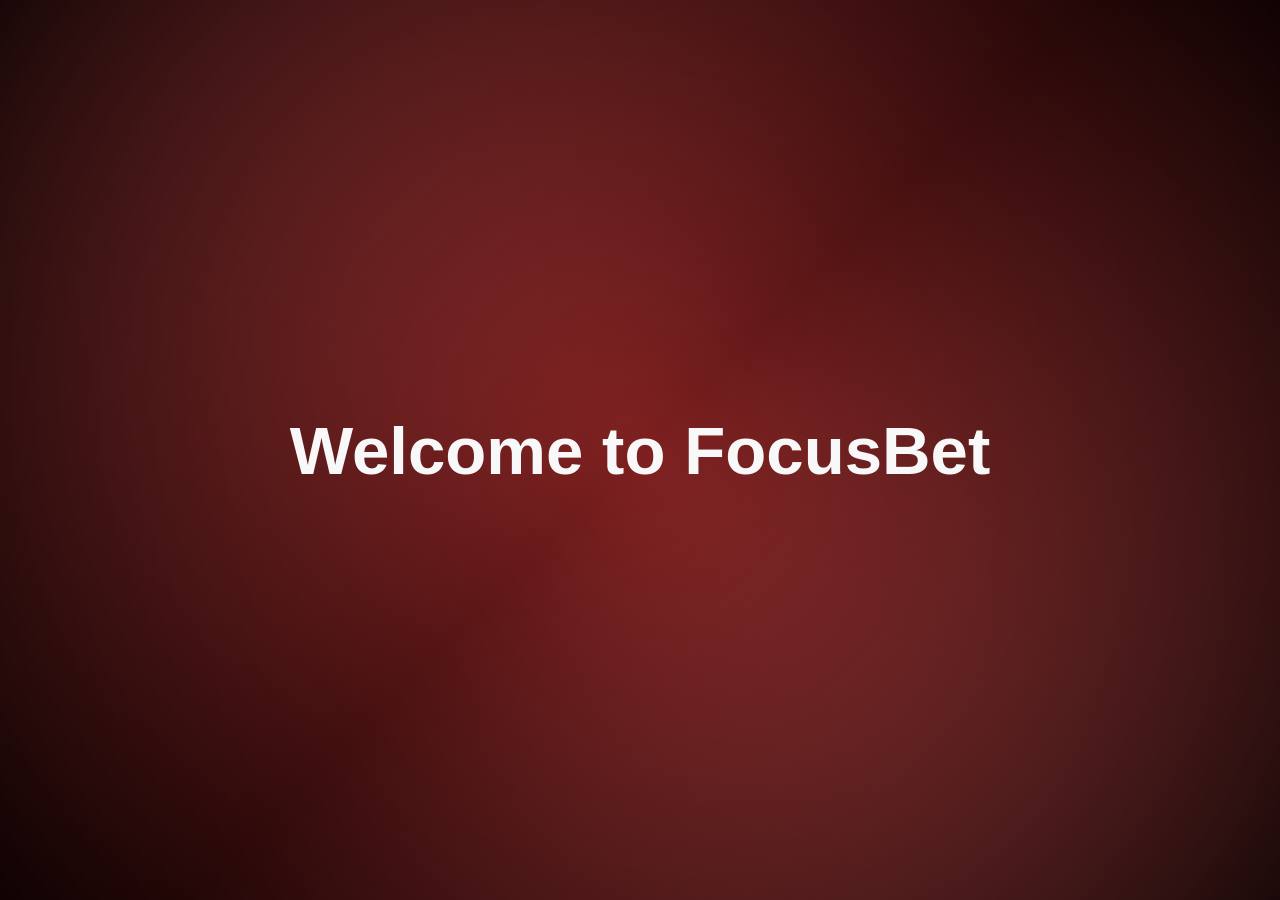
==== index.html @ a24c3bf9 "Rename index2.html to index.html" ====
<!DOCTYPE html>
<html lang="zh-Hant">
  <head>
    <meta charset="UTF-8" />
    <meta name="viewport" content="width=device-width, initial-scale=1.0" />
    <title>FocusBet Index2</title>
    <link rel="stylesheet" href="./styles.css" />
  </head>
  <body class="theme-focus">
    <section id="welcomeSplash" class="welcome-splash">
      <h1>Welcome to FocusBet</h1>
    </section>

    <main class="app-shell layout-focus hidden-lock">
      <section class="timer-panel card">
        <h1>FocusBet</h1>
        <p class="subtitle">先專注，再上桌；用紀律解鎖遊戲。</p>

        <div class="ring-wrapper">
          <svg class="progress-ring" width="320" height="320" viewBox="0 0 320 320" aria-label="倒數進度">
            <circle class="ring-bg" cx="160" cy="160" r="130"></circle>
            <circle class="ring-progress" cx="160" cy="160" r="130"></circle>
          </svg>
          <div class="time-display">
            <span id="modeLabel">專注模式</span>
            <strong id="timeText">25:00</strong>
          </div>
        </div>

        <div class="time-picker card-soft">
          <label for="minuteRange">圓弧滑桿（1 - 60 分）</label>
          <input id="minuteRange" type="range" min="1" max="60" value="25" />
          <p>目前設定：<span id="selectedMinutes">25</span> 分鐘</p>
        </div>

        <div class="controls">
          <button id="startBtn" class="cta-btn">開始專注</button>
          <button id="pauseBtn" class="ghost-btn">暫停</button>
          <button id="resetBtn" class="ghost-btn">重置</button>
        </div>

        <div class="wallet-board card-soft">
          <span>虛擬幣：</span>
          <strong id="walletBalance" class="coin-value">100.00</strong>
        </div>

        <div class="prediction-board card-soft">
          <span>本輪賭博勝率預測：</span>
          <strong id="winRateText">--%</strong>
        </div>

        <div class="nav-actions">
          <button id="openStatsBtn" class="ghost-btn">Stats Dashboard</button>
          <button id="openShopBtn" class="ghost-btn">商城</button>
          <button id="debugGameBtn" class="ghost-btn">測試：直接進入遊戲</button>
        </div>
      </section>

      <section id="gambleMount" class="gamble-mount"></section>

      <section id="shopPage" class="stats-page card hidden-lock" aria-label="商城頁面">
        <div class="shop-topbar">
          <h2>FocusBet 商城</h2>
          <div class="wallet-board card-soft">
            <span>虛擬幣：</span>
            <strong id="shopWalletBalance" class="coin-value">100.00</strong>
          </div>
        </div>
        <p>可用虛擬幣購買視覺道具（示意）。</p>
        <div id="shopItems" class="game-selector"></div>
        <p id="shopWarning" class="stake-warning hidden-lock">餘額不足</p>
        <div class="stats-actions">
          <button id="backFromShopBtn" class="cta-btn">返回番茄鐘</button>
        </div>
      </section>

      <section id="statsPage" class="stats-page card hidden-lock" aria-label="統計頁面">
        <h2>Stats Dashboard</h2>
        <table>
          <thead>
            <tr>
              <th>遊戲名稱</th>
              <th>來源</th>
              <th>結果</th>
              <th>金幣變化</th>
              <th>最終倍率</th>
              <th>勝率</th>
            </tr>
          </thead>
          <tbody id="statsHistoryBody">
            <tr>
              <td colspan="6">尚無遊戲紀錄</td>
            </tr>
          </tbody>
        </table>
        <div class="stats-summary card-soft">
          <p>總專注次數：<strong id="focusCountStat">0</strong></p>
          <p>總輸贏虛擬幣：<strong id="coinStat" class="coin-value">0</strong></p>
        </div>
        <div class="stats-actions">
          <button id="resetStatsBtn" class="ghost-btn">清空統計（歸零）</button>
          <button id="backFromStatsBtn" class="cta-btn">返回番茄鐘</button>
        </div>
      </section>
    </main>

    <script src="./app.js"></script>
  </body>
</html>
---- styles.css ----
:root {
  --bg-color: linear-gradient(135deg, #cd2f2f 0%, #620a0a 50%, #df4545 100%);
  --card-bg: rgba(255, 255, 255, 0.12);
  --text-color: #f8f8f8;
  --ring-color: #ff2b2b;
  --ring-track: rgba(255, 255, 255, 0.2);
  --button-bg: #ffffff;
  --button-text: #8b0000;
  --button-accent: #ffd700;
}

* { box-sizing: border-box; }

body {
  margin: 0;
  min-height: 100vh;
  padding: 30px 0;
  font-family: "Segoe UI", "PingFang TC", "Noto Sans TC", sans-serif;
  background: var(--bg-color);
  color: var(--text-color);
  transition: background 0.5s ease, color 0.5s ease;
  display: flex;
  align-items: center;
  justify-content: center;
  overflow-x: hidden;
}

.welcome-splash {
  position: fixed;
  inset: 0;
  z-index: 100;
  display: grid;
  place-items: center;
  background: radial-gradient(circle at center, rgba(255, 255, 255, 0.08), rgba(0, 0, 0, 0.88));
  opacity: 0;
  transition: opacity 1s ease;
}

.welcome-splash h1 {
  font-size: clamp(2.2rem, 7vw, 4.2rem);
  opacity: 0;
  transform: translateY(14px);
  transition: opacity 0.8s ease, transform 0.8s ease;
}

.welcome-splash.show { opacity: 1; }
.welcome-splash.title-in h1 { opacity: 1; transform: translateY(0); }
.welcome-splash.fade-out { opacity: 0; pointer-events: none; }

.app-shell {
  width: min(1080px, 94vw);
  display: grid;
  gap: 20px;
  margin: 14px 0;
}

.app-shell.layout-focus {
  grid-template-columns: minmax(320px, 680px);
  justify-content: center;
}

.app-shell.layout-game {
  grid-template-columns: minmax(340px, 980px);
  justify-content: center;
}

.card, .card-soft { border-radius: 24px; transition: all 0.5s ease; }

.card { background: var(--card-bg); backdrop-filter: blur(12px); padding: 24px; }
.card-soft { background: rgba(255, 255, 255, 0.1); padding: 16px; }

h1 { margin: 0; font-size: clamp(1.7rem, 3vw, 2.2rem); }
.subtitle { margin: 8px 0 16px; opacity: 0.85; }

.ring-wrapper { position: relative; width: 320px; margin: 0 auto 16px; }
.progress-ring { transform: rotate(-90deg); }
.ring-bg, .ring-progress { fill: none; stroke-width: 18; }
.ring-bg { stroke: var(--ring-track); }
.ring-progress { stroke: var(--ring-color); stroke-linecap: round; transition: stroke 0.5s ease; }

.time-display {
  position: absolute;
  inset: 0;
  display: flex;
  flex-direction: column;
  align-items: center;
  justify-content: center;
  text-align: center;
}

#timeText { font-size: 3rem; }

button {
  border: none;
  border-radius: 24px;
  padding: 10px 16px;
  cursor: pointer;
  transition: all 0.5s ease;
}

.ghost-btn, .cta-btn { background: var(--button-bg); color: var(--button-text); font-weight: 600; }

.controls { margin-top: 16px; display: flex; gap: 10px; flex-wrap: wrap; }
.wallet-board, .prediction-board { margin-top: 12px; display: inline-flex; align-items: center; gap: 8px; }
.coin-value { color: #38d66b; }
.coin-negative { color: #ff5c5c; }
#winRateText { color: #ffd700; }
.nav-actions { margin-top: 12px; display: flex; gap: 10px; flex-wrap: wrap; }

#minuteRange { width: 100%; accent-color: var(--ring-color); }

.gamble-mount { min-height: 520px; }
.gamble-panel {
  background: rgba(255, 255, 255, 0.08);
  backdrop-filter: blur(10px);
  padding: 24px;
  border-radius: 24px;
  transition: all 0.5s ease;
  position: relative;
}

.gamble-panel.rgb-breath {
  background: linear-gradient(120deg, rgba(255, 0, 95, 0.18), rgba(0, 180, 255, 0.16), rgba(128, 0, 255, 0.18));
  background-size: 220% 220%;
  animation: rgb-flow 7s ease-in-out infinite;
}

.game-selector {
  display: grid;
  grid-template-columns: repeat(auto-fit, minmax(220px, 1fr));
  gap: 14px;
}

.game-card {
  background: rgba(255, 255, 255, 0.08);
  border-radius: 16px;
  padding: 16px;
  cursor: pointer;
  transition: all 0.5s ease;
}

.game-card:hover {
  transform: translateY(-2px) scale(1.02);
  background: rgba(255, 255, 255, 0.16);
}

.mines-layout { display: grid; grid-template-columns: 260px 1fr; gap: 16px; }
.mines-sidebar { background: rgba(255, 255, 255, 0.06); border-radius: 16px; padding: 14px; }
.mines-sidebar h3 { margin: 0 0 10px; }
.mines-sidebar p { margin: 8px 0; }
.mines-label { display: flex; align-items: center; justify-content: space-between; gap: 8px; white-space: nowrap; }
.mine-count-pill { display: inline-flex; min-width: 2ch; justify-content: center; font-weight: 700; color: #ffd700; }
.stake-input {
  width: 100%;
  margin-top: 8px;
  border: 1px solid rgba(255, 255, 255, 0.22);
  border-radius: 12px;
  padding: 9px 10px;
  background: rgba(18, 18, 18, 0.48);
  color: #f6f6f6;
}

.stake-input::-webkit-outer-spin-button,
.stake-input::-webkit-inner-spin-button {
  -webkit-appearance: none;
  margin: 0;
}

.stake-input[type="number"] {
  -moz-appearance: textfield;
}

.stake-warning {
  margin: 6px 0 0;
  color: #ff6a6a;
  font-weight: 700;
}

.mines-board { display: grid; grid-template-columns: repeat(5, minmax(48px, 1fr)); gap: 10px; }
.mine-cell {
  border: none;
  min-height: 62px;
  border-radius: 8px;
  background: linear-gradient(150deg, #232323, #444444);
  color: #f3f3f3;
  font-size: 1.4rem;
  box-shadow: inset 0 0 0 1px rgba(255, 255, 255, 0.07), 0 10px 18px rgba(0, 0, 0, 0.25);
}

.mine-cell:hover {
  background: linear-gradient(150deg, #5a5a5a, #8e8e8e);
  transform: translateY(-1px) scale(1.02);
  box-shadow: inset 0 0 0 1px rgba(255, 255, 255, 0.22), 0 12px 18px rgba(0, 0, 0, 0.33);
}

.mine-cell.revealed-gem { background: linear-gradient(140deg, #2f3fff, #00c2ff); box-shadow: 0 0 16px rgba(0, 194, 255, 0.45); transform: scale(0.96); }
.mine-cell.revealed-mine { background: linear-gradient(140deg, #5a0000, #d41010); box-shadow: 0 0 16px rgba(255, 50, 50, 0.45); transform: scale(0.93); }
.mine-cell:disabled { opacity: 0.9; cursor: not-allowed; }

.bet-btn, .cashout-btn { width: 100%; margin-top: 10px; font-weight: 700; }
.bet-btn { background: var(--button-accent); color: #121212; }
.bet-btn.active-round { background: #2e2e2e; color: #c9c9c9; }
.cashout-btn { background: #2ec27e; color: #03180d; }
.cashout-btn:disabled { opacity: 0.45; cursor: not-allowed; }

.result-global-overlay {
  position: fixed;
  inset: 0;
  z-index: 120;
  display: grid;
  place-items: center;
  text-align: center;
  padding: 24px;
  backdrop-filter: blur(2px);
}

.result-global-overlay.win { background: linear-gradient(180deg, rgba(12, 95, 44, 0.72), rgba(28, 160, 88, 0.7)); }
.result-global-overlay.lose { background: linear-gradient(180deg, rgba(106, 8, 8, 0.72), rgba(187, 35, 35, 0.7)); }
.result-global-overlay.neutral { background: linear-gradient(180deg, rgba(45, 45, 45, 0.78), rgba(28, 28, 28, 0.78)); }

.result-content {
  background: rgba(0, 0, 0, 0.24);
  border-radius: 18px;
  padding: 20px 24px;
}
.burst-gems { font-size: 2rem; letter-spacing: 8px; animation: gems-pop 0.8s ease-in-out infinite; }
.sad-face { font-size: 2.3rem; animation: cry-bounce 0.55s ease-in-out infinite; }
.sim-result {
  width: min(920px, 94vw);
  max-height: 78vh;
  overflow: auto;
  background: rgba(15, 15, 15, 0.88);
  border-radius: 18px;
  padding: 18px;
}

.sim-result table {
  width: 100%;
  border-collapse: collapse;
  margin-top: 10px;
}

.sim-result th,
.sim-result td {
  text-align: left;
  padding: 8px;
  border-bottom: 1px solid rgba(255, 255, 255, 0.16);
  white-space: nowrap;
}

.shake { animation: screen-shake 0.35s linear; }

@keyframes screen-shake {
  0% { transform: translate(0, 0); }
  25% { transform: translate(-6px, 2px); }
  50% { transform: translate(6px, -2px); }
  75% { transform: translate(-4px, 1px); }
  100% { transform: translate(0, 0); }
}

@keyframes gems-pop {
  0% { transform: scale(0.85) translateY(8px); opacity: 0.6; }
  50% { transform: scale(1.15) translateY(-6px); opacity: 1; }
  100% { transform: scale(0.85) translateY(8px); opacity: 0.6; }
}

@keyframes cry-bounce {
  0% { transform: translateY(0); }
  50% { transform: translateY(-8px); }
  100% { transform: translateY(0); }
}

.hidden-lock { display: none !important; }

.stats-page { grid-column: 1 / -1; }
#shopPage {
  background: linear-gradient(135deg, rgba(22, 22, 22, 0.95), rgba(8, 8, 8, 0.95), rgba(28, 28, 28, 0.95));
}
.shop-item {
  background: rgba(255, 255, 255, 0.08);
  border-radius: 16px;
  padding: 16px;
}

.shop-item h3 { margin: 0 0 8px; }
.shop-item p { margin: 6px 0; }
.shop-topbar {
  display: flex;
  justify-content: space-between;
  align-items: center;
  gap: 12px;
  flex-wrap: wrap;
}

.plinko-stage {
  background: rgba(10, 10, 10, 0.35);
  border-radius: 16px;
  padding: 12px;
}

.plinko-canvas {
  width: 100%;
  height: auto;
  border-radius: 12px;
  background: radial-gradient(circle at center, rgba(255, 255, 255, 0.06), rgba(0, 0, 0, 0.45));
  display: block;
}


.plinko-bins {
  margin-top: 10px;
  display: grid;
  gap: 6px;
}

.plinko-bin {
  border-radius: 8px;
  text-align: center;
  padding: 6px 4px;
  font-weight: 700;
  font-size: 0.86rem;
}

.risk-group {
  display: flex;
  gap: 8px;
  flex-wrap: wrap;
  margin-top: 8px;
}

.risk-chip {
  border: 1px solid rgba(255, 255, 255, 0.22);
  background: rgba(20, 20, 20, 0.5);
  color: #f2f2f2;
  border-radius: 999px;
  padding: 8px 14px;
}

.risk-chip.active {
  background: rgba(255, 215, 0, 0.28);
  border-color: rgba(255, 215, 0, 0.6);
}
.stats-page table { width: 100%; border-collapse: collapse; margin: 10px 0 14px; }
.stats-page th, .stats-page td { text-align: left; padding: 10px; border-bottom: 1px solid rgba(255, 255, 255, 0.16); }
.stats-page td[colspan] { text-align: center; opacity: 0.8; }
.stats-summary { margin: 8px 0 12px; }
.stats-summary p { margin: 6px 0; }
.stats-actions { display: flex; gap: 10px; flex-wrap: wrap; }

body.theme-focus {
  --bg-color: linear-gradient(135deg, #ce3f3f 0%, #730d0d 50%, #db4b4b 100%);
  --ring-color: #ff2b2b;
  --button-bg: #ffffff;
  --button-text: #8b0000;
}

body.theme-break {
  --bg-color: linear-gradient(135deg, #4adf7d 0%, #0a672e 50%, #6ef6a0 100%);
  --ring-color: #90ee90;
  --button-bg: #ffffff;
  --button-text: #006400;
}

body.theme-gamble {
  --bg-color: linear-gradient(135deg, #4f4f4f 0%, #0f0f0f 50%, #6a6a6a 100%);
  --ring-color: #ffd700;
  --button-bg: #ffd700;
  --button-text: #121212;
  animation: bg-pulse 3s ease-in-out infinite;
}

@keyframes bg-pulse {
  0% { filter: brightness(0.96); }
  50% { filter: brightness(1.07); }
  100% { filter: brightness(0.96); }
}

@keyframes rgb-flow {
  0% { background-position: 0% 50%; }
  50% { background-position: 100% 50%; }
  100% { background-position: 0% 50%; }
}

@media (max-width: 920px) {
  .ring-wrapper { width: min(320px, 76vw); }
  .progress-ring { width: 100%; height: auto; }
  .mines-layout { grid-template-columns: 1fr; }
}
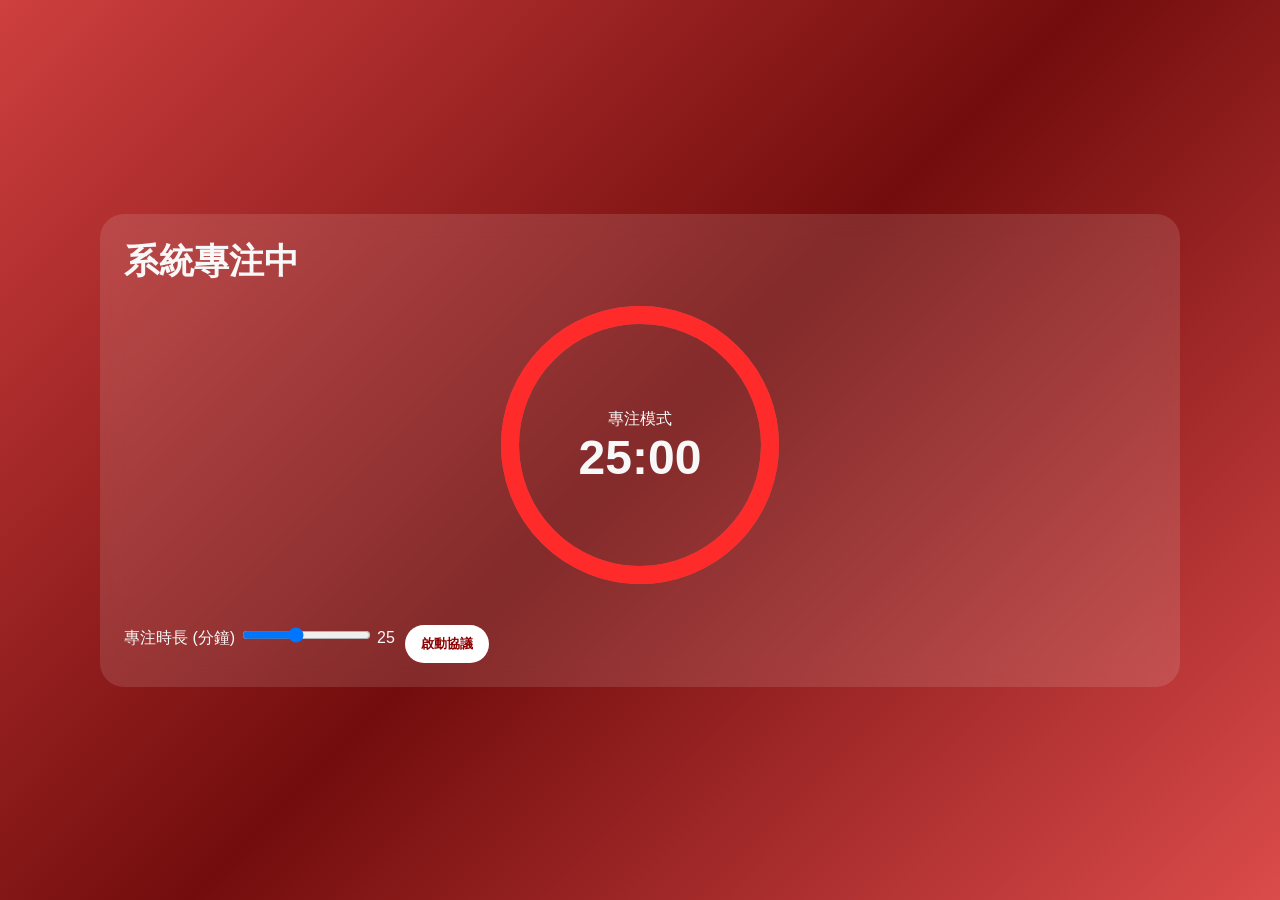
==== commit 1438d49d: "Replace FocusBet with Core-X in index.html" ====
--- a/index.html
+++ b/index.html
@@ -1,109 +1,96 @@
 <!DOCTYPE html>
 <html lang="zh-Hant">
-  <head>
-    <meta charset="UTF-8" />
-    <meta name="viewport" content="width=device-width, initial-scale=1.0" />
-    <title>FocusBet Index2</title>
-    <link rel="stylesheet" href="./styles.css" />
-  </head>
-  <body class="theme-focus">
-    <section id="welcomeSplash" class="welcome-splash">
-      <h1>Welcome to FocusBet</h1>
-    </section>
+<head>
+    <meta charset="UTF-8">
+    <meta name="viewport" content="width=device-width, initial-scale=1.0">
+    <title>Core-X: 命運休息協議</title>
+    <link rel="stylesheet" href="styles.css">
+    <style>
+        /* 強制覆蓋與新增樣式 */
+        .setting-item.break-setting { display: none !important; }
+        .mode-gamble { background: #121212 !important; color: white !important; }
+        .hidden-lock { display: none !important; }
+        .gold-btn {
+            background: linear-gradient(135deg, #FFD700, #FFA500);
+            color: black;
+            font-weight: bold;
+            border: none;
+            border-radius: 24px;
+            padding: 15px 30px;
+            cursor: pointer;
+            box-shadow: 0 0 15px rgba(255, 215, 0, 0.4);
+            margin-top: 20px;
+            width: 100%;
+            font-size: 1.1em;
+        }
+        #gamble-zone { text-align: center; padding: 40px 20px; }
+        .multiplier-card {
+            margin: 20px 0;
+            padding: 25px;
+            background: rgba(255, 255, 255, 0.05);
+            border-radius: 16px;
+            border: 1px solid rgba(255, 215, 0, 0.3);
+        }
+        .game-switch button {
+            margin: 5px;
+            padding: 12px 20px;
+            background: rgba(255,255,255,0.1);
+            color: white;
+            border: 1px solid rgba(255,255,255,0.2);
+            border-radius: 8px;
+            cursor: pointer;
+        }
+    </style>
+</head>
+<body class="theme-focus">
+    <main class="app-shell">
+        <section id="timerPanel" class="timer-panel card">
+            <h1 id="status-badge">系統專注中</h1>
+            <div class="ring-wrapper">
+                <svg class="progress-ring" width="320" height="320">
+                    <circle class="ring-bg" cx="160" cy="160" r="130"></circle>
+                    <circle id="progress-bar" class="ring-progress" cx="160" cy="160" r="130"></circle>
+                </svg>
+                <div class="time-display">
+                    <span id="modeLabel">專注模式</span>
+                    <strong id="timeText">25:00</strong>
+                </div>
+            </div>
 
-    <main class="app-shell layout-focus hidden-lock">
-      <section class="timer-panel card">
-        <h1>FocusBet</h1>
-        <p class="subtitle">先專注，再上桌；用紀律解鎖遊戲。</p>
+            <div id="controls" class="stats-actions">
+                <div class="setting-item">
+                    <label>專注時長 (分鐘)</label>
+                    <input type="range" id="focus-slider" min="1" max="60" value="25">
+                    <span id="focus-val">25</span>
+                </div>
+                <button id="start-btn" class="cta-btn">啟動協議</button>
+            </div>
+        </section>
 
-        <div class="ring-wrapper">
-          <svg class="progress-ring" width="320" height="320" viewBox="0 0 320 320" aria-label="倒數進度">
-            <circle class="ring-bg" cx="160" cy="160" r="130"></circle>
-            <circle class="ring-progress" cx="160" cy="160" r="130"></circle>
-          </svg>
-          <div class="time-display">
-            <span id="modeLabel">專注模式</span>
-            <strong id="timeText">25:00</strong>
-          </div>
-        </div>
+        <section id="gamble-zone" class="card hidden-lock">
+            <h2>命運之戰</h2>
+            <p>專注已完成！請贏取你的休息時間</p>
+            
+            <div class="multiplier-card">
+                <p>基礎時間：5 分鐘</p>
+                <div style="font-size: 2em; color: #FFD700; margin: 10px 0;">
+                    <span id="current-multiplier">1.00</span>x
+                </div>
+                <p>最終休息：<span id="predicted-break" style="color: #00FF88;">5:00</span></p>
+            </div>
+            
+            <div class="game-switch">
+                <button id="playMinesBtn">掃雷 Mines</button>
+                <button id="playPlinkoBtn">墜落 Plinko</button>
+            </div>
 
-        <div class="time-picker card-soft">
-          <label for="minuteRange">圓弧滑桿（1 - 60 分）</label>
-          <input id="minuteRange" type="range" min="1" max="60" value="25" />
-          <p>目前設定：<span id="selectedMinutes">25</span> 分鐘</p>
-        </div>
-
-        <div class="controls">
-          <button id="startBtn" class="cta-btn">開始專注</button>
-          <button id="pauseBtn" class="ghost-btn">暫停</button>
-          <button id="resetBtn" class="ghost-btn">重置</button>
-        </div>
-
-        <div class="wallet-board card-soft">
-          <span>虛擬幣：</span>
-          <strong id="walletBalance" class="coin-value">100.00</strong>
-        </div>
-
-        <div class="prediction-board card-soft">
-          <span>本輪賭博勝率預測：</span>
-          <strong id="winRateText">--%</strong>
-        </div>
-
-        <div class="nav-actions">
-          <button id="openStatsBtn" class="ghost-btn">Stats Dashboard</button>
-          <button id="openShopBtn" class="ghost-btn">商城</button>
-          <button id="debugGameBtn" class="ghost-btn">測試：直接進入遊戲</button>
-        </div>
-      </section>
-
-      <section id="gambleMount" class="gamble-mount"></section>
-
-      <section id="shopPage" class="stats-page card hidden-lock" aria-label="商城頁面">
-        <div class="shop-topbar">
-          <h2>FocusBet 商城</h2>
-          <div class="wallet-board card-soft">
-            <span>虛擬幣：</span>
-            <strong id="shopWalletBalance" class="coin-value">100.00</strong>
-          </div>
-        </div>
-        <p>可用虛擬幣購買視覺道具（示意）。</p>
-        <div id="shopItems" class="game-selector"></div>
-        <p id="shopWarning" class="stake-warning hidden-lock">餘額不足</p>
-        <div class="stats-actions">
-          <button id="backFromShopBtn" class="cta-btn">返回番茄鐘</button>
-        </div>
-      </section>
-
-      <section id="statsPage" class="stats-page card hidden-lock" aria-label="統計頁面">
-        <h2>Stats Dashboard</h2>
-        <table>
-          <thead>
-            <tr>
-              <th>遊戲名稱</th>
-              <th>來源</th>
-              <th>結果</th>
-              <th>金幣變化</th>
-              <th>最終倍率</th>
-              <th>勝率</th>
-            </tr>
-          </thead>
-          <tbody id="statsHistoryBody">
-            <tr>
-              <td colspan="6">尚無遊戲紀錄</td>
-            </tr>
-          </tbody>
-        </table>
-        <div class="stats-summary card-soft">
-          <p>總專注次數：<strong id="focusCountStat">0</strong></p>
-          <p>總輸贏虛擬幣：<strong id="coinStat" class="coin-value">0</strong></p>
-        </div>
-        <div class="stats-actions">
-          <button id="resetStatsBtn" class="ghost-btn">清空統計（歸零）</button>
-          <button id="backFromStatsBtn" class="cta-btn">返回番茄鐘</button>
-        </div>
-      </section>
+            <div id="game-mount" style="margin-top:20px; min-height: 120px; border: 1px dashed rgba(255,255,255,0.2); border-radius: 12px; display: flex; align-items: center; justify-content: center;">
+                <p id="game-hint" style="color: #888;">選擇遊戲開始...</p>
+            </div>
+            
+            <button id="cashout-btn" class="gold-btn hidden-lock">兌現並開始休息</button>
+        </section>
     </main>
-
-    <script src="./app.js"></script>
-  </body>
+    <script src="app_v4.js"></script>
+</body>
 </html>
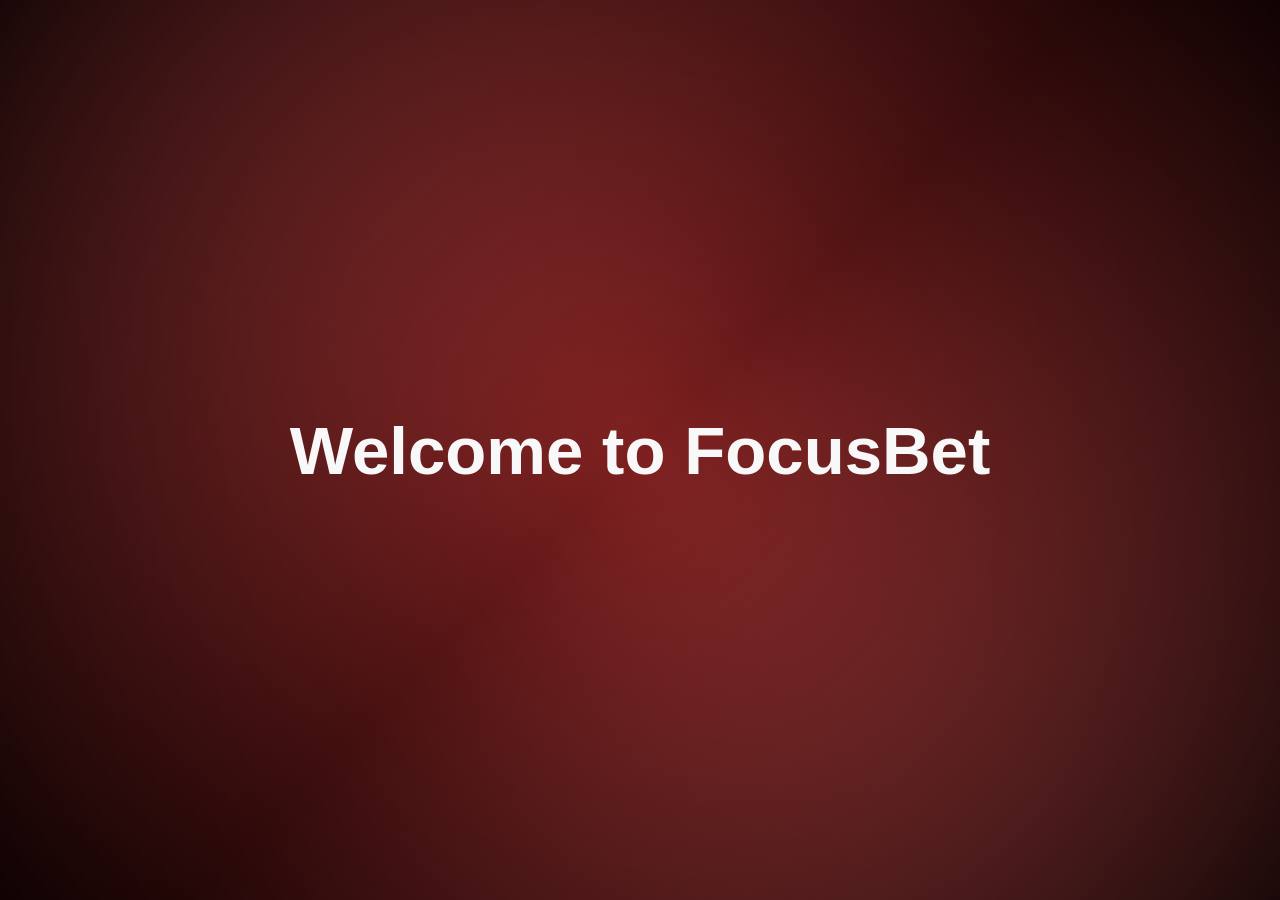
==== commit 02cdc45d: "Rename index3.html to index.html" ====
--- a/index.html
+++ b/index.html
@@ -1,96 +1,109 @@
 <!DOCTYPE html>
 <html lang="zh-Hant">
-<head>
-    <meta charset="UTF-8">
-    <meta name="viewport" content="width=device-width, initial-scale=1.0">
-    <title>Core-X: 命運休息協議</title>
-    <link rel="stylesheet" href="styles.css">
-    <style>
-        /* 強制覆蓋與新增樣式 */
-        .setting-item.break-setting { display: none !important; }
-        .mode-gamble { background: #121212 !important; color: white !important; }
-        .hidden-lock { display: none !important; }
-        .gold-btn {
-            background: linear-gradient(135deg, #FFD700, #FFA500);
-            color: black;
-            font-weight: bold;
-            border: none;
-            border-radius: 24px;
-            padding: 15px 30px;
-            cursor: pointer;
-            box-shadow: 0 0 15px rgba(255, 215, 0, 0.4);
-            margin-top: 20px;
-            width: 100%;
-            font-size: 1.1em;
-        }
-        #gamble-zone { text-align: center; padding: 40px 20px; }
-        .multiplier-card {
-            margin: 20px 0;
-            padding: 25px;
-            background: rgba(255, 255, 255, 0.05);
-            border-radius: 16px;
-            border: 1px solid rgba(255, 215, 0, 0.3);
-        }
-        .game-switch button {
-            margin: 5px;
-            padding: 12px 20px;
-            background: rgba(255,255,255,0.1);
-            color: white;
-            border: 1px solid rgba(255,255,255,0.2);
-            border-radius: 8px;
-            cursor: pointer;
-        }
-    </style>
-</head>
-<body class="theme-focus">
-    <main class="app-shell">
-        <section id="timerPanel" class="timer-panel card">
-            <h1 id="status-badge">系統專注中</h1>
-            <div class="ring-wrapper">
-                <svg class="progress-ring" width="320" height="320">
-                    <circle class="ring-bg" cx="160" cy="160" r="130"></circle>
-                    <circle id="progress-bar" class="ring-progress" cx="160" cy="160" r="130"></circle>
-                </svg>
-                <div class="time-display">
-                    <span id="modeLabel">專注模式</span>
-                    <strong id="timeText">25:00</strong>
-                </div>
-            </div>
+  <head>
+    <meta charset="UTF-8" />
+    <meta name="viewport" content="width=device-width, initial-scale=1.0" />
+    <title>FocusBet Index3</title>
+    <link rel="stylesheet" href="./styles.css" />
+  </head>
+  <body class="theme-focus">
+    <section id="welcomeSplash" class="welcome-splash">
+      <h1>Welcome to FocusBet</h1>
+    </section>
 
-            <div id="controls" class="stats-actions">
-                <div class="setting-item">
-                    <label>專注時長 (分鐘)</label>
-                    <input type="range" id="focus-slider" min="1" max="60" value="25">
-                    <span id="focus-val">25</span>
-                </div>
-                <button id="start-btn" class="cta-btn">啟動協議</button>
-            </div>
-        </section>
+    <main class="app-shell layout-focus hidden-lock">
+      <section class="timer-panel card">
+        <h1>FocusBet</h1>
+        <p class="subtitle">先專注，再上桌；用紀律解鎖遊戲。</p>
 
-        <section id="gamble-zone" class="card hidden-lock">
-            <h2>命運之戰</h2>
-            <p>專注已完成！請贏取你的休息時間</p>
-            
-            <div class="multiplier-card">
-                <p>基礎時間：5 分鐘</p>
-                <div style="font-size: 2em; color: #FFD700; margin: 10px 0;">
-                    <span id="current-multiplier">1.00</span>x
-                </div>
-                <p>最終休息：<span id="predicted-break" style="color: #00FF88;">5:00</span></p>
-            </div>
-            
-            <div class="game-switch">
-                <button id="playMinesBtn">掃雷 Mines</button>
-                <button id="playPlinkoBtn">墜落 Plinko</button>
-            </div>
+        <div class="ring-wrapper">
+          <svg class="progress-ring" width="320" height="320" viewBox="0 0 320 320" aria-label="倒數進度">
+            <circle class="ring-bg" cx="160" cy="160" r="130"></circle>
+            <circle class="ring-progress" cx="160" cy="160" r="130"></circle>
+          </svg>
+          <div class="time-display">
+            <span id="modeLabel">專注模式</span>
+            <strong id="timeText">25:00</strong>
+          </div>
+        </div>
 
-            <div id="game-mount" style="margin-top:20px; min-height: 120px; border: 1px dashed rgba(255,255,255,0.2); border-radius: 12px; display: flex; align-items: center; justify-content: center;">
-                <p id="game-hint" style="color: #888;">選擇遊戲開始...</p>
-            </div>
-            
-            <button id="cashout-btn" class="gold-btn hidden-lock">兌現並開始休息</button>
-        </section>
+        <div class="time-picker card-soft">
+          <label for="minuteRange">圓弧滑桿（1 - 60 分）</label>
+          <input id="minuteRange" type="range" min="1" max="60" value="25" />
+          <p>目前設定：<span id="selectedMinutes">25</span> 分鐘</p>
+        </div>
+
+        <div class="controls">
+          <button id="startBtn" class="cta-btn">開始專注</button>
+          <button id="pauseBtn" class="ghost-btn">暫停</button>
+          <button id="resetBtn" class="ghost-btn">重置</button>
+        </div>
+
+        <div class="wallet-board card-soft">
+          <span>虛擬幣：</span>
+          <strong id="walletBalance" class="coin-value">100.00</strong>
+        </div>
+
+        <div class="prediction-board card-soft">
+          <span>本輪賭博勝率預測：</span>
+          <strong id="winRateText">--%</strong>
+        </div>
+
+        <div class="nav-actions">
+          <button id="openStatsBtn" class="ghost-btn">Stats Dashboard</button>
+          <button id="openShopBtn" class="ghost-btn">商城</button>
+          <button id="debugGameBtn" class="ghost-btn">測試：直接進入遊戲</button>
+        </div>
+      </section>
+
+      <section id="gambleMount" class="gamble-mount"></section>
+
+      <section id="shopPage" class="stats-page card hidden-lock" aria-label="商城頁面">
+        <div class="shop-topbar">
+          <h2>FocusBet 商城</h2>
+          <div class="wallet-board card-soft">
+            <span>虛擬幣：</span>
+            <strong id="shopWalletBalance" class="coin-value">100.00</strong>
+          </div>
+        </div>
+        <p>可用虛擬幣購買視覺道具（示意）。</p>
+        <div id="shopItems" class="game-selector"></div>
+        <p id="shopWarning" class="stake-warning hidden-lock">餘額不足</p>
+        <div class="stats-actions">
+          <button id="backFromShopBtn" class="cta-btn">返回番茄鐘</button>
+        </div>
+      </section>
+
+      <section id="statsPage" class="stats-page card hidden-lock" aria-label="統計頁面">
+        <h2>Stats Dashboard</h2>
+        <table>
+          <thead>
+            <tr>
+              <th>遊戲名稱</th>
+              <th>來源</th>
+              <th>結果</th>
+              <th>金幣變化</th>
+              <th>最終倍率</th>
+              <th>勝率</th>
+            </tr>
+          </thead>
+          <tbody id="statsHistoryBody">
+            <tr>
+              <td colspan="6">尚無遊戲紀錄</td>
+            </tr>
+          </tbody>
+        </table>
+        <div class="stats-summary card-soft">
+          <p>總專注次數：<strong id="focusCountStat">0</strong></p>
+          <p>總輸贏虛擬幣：<strong id="coinStat" class="coin-value">0</strong></p>
+        </div>
+        <div class="stats-actions">
+          <button id="resetStatsBtn" class="ghost-btn">清空統計（歸零）</button>
+          <button id="backFromStatsBtn" class="cta-btn">返回番茄鐘</button>
+        </div>
+      </section>
     </main>
-    <script src="app_v4.js"></script>
-</body>
+
+    <script src="./app.js"></script>
+  </body>
 </html>
